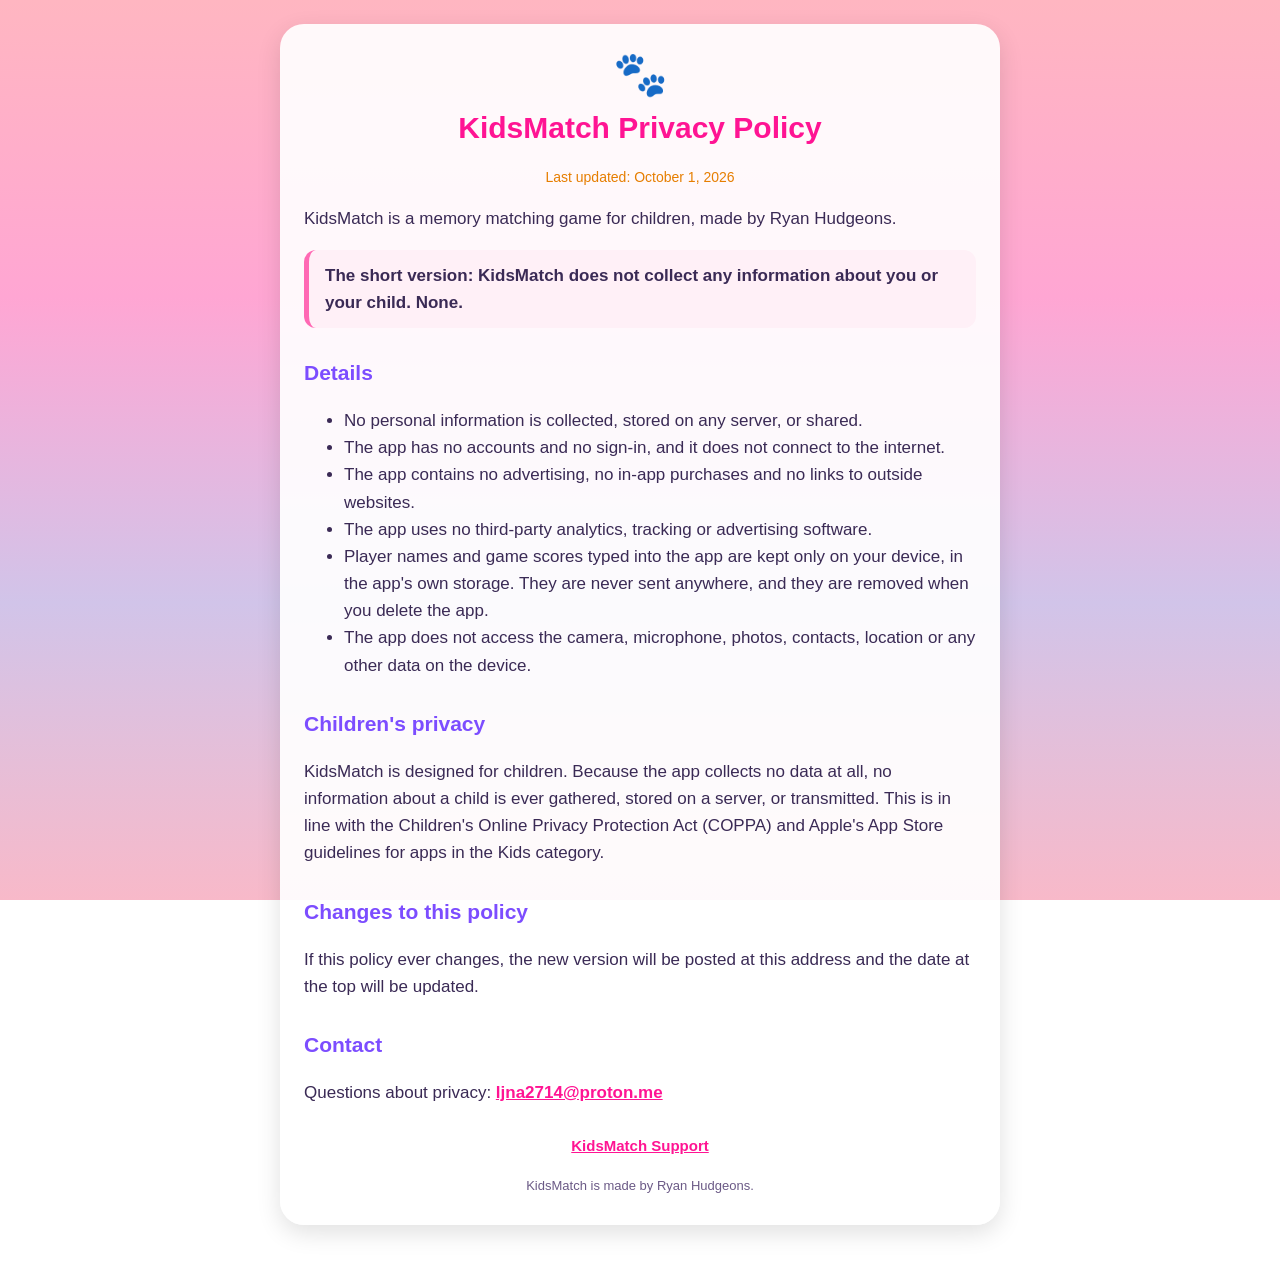
==== privacy.html @ a1a4d8f9 "KidsMatch support and privacy pages Public pages for the App Store listing. The app's code lives in " ====
<!doctype html>
<html lang="en">
<head>
<meta charset="utf-8">
<meta name="viewport" content="width=device-width, initial-scale=1">
<title>KidsMatch Privacy Policy</title>
<meta name="description" content="KidsMatch collects no information about you or your child.">
<link rel="stylesheet" href="style.css">
</head>
<body>
<main>
<header>
  <div class="logo">🐾</div>
  <h1>KidsMatch Privacy Policy</h1>
  <p class="meta">Last updated: October 1, 2026</p>
</header>

<p>KidsMatch is a memory matching game for children, made by Ryan Hudgeons.</p>

<p class="short">The short version: KidsMatch does not collect any information about you or your child. None.</p>

<h2>Details</h2>
<ul>
  <li>No personal information is collected, stored on any server, or shared.</li>
  <li>The app has no accounts and no sign-in, and it does not connect to the internet.</li>
  <li>The app contains no advertising, no in-app purchases and no links to outside websites.</li>
  <li>The app uses no third-party analytics, tracking or advertising software.</li>
  <li>Player names and game scores typed into the app are kept only on your device, in the app's own storage. They are never sent anywhere, and they are removed when you delete the app.</li>
  <li>The app does not access the camera, microphone, photos, contacts, location or any other data on the device.</li>
</ul>

<h2>Children's privacy</h2>
<p>KidsMatch is designed for children. Because the app collects no data at all, no information about a child is ever gathered, stored on a server, or transmitted. This is in line with the Children's Online Privacy Protection Act (COPPA) and Apple's App Store guidelines for apps in the Kids category.</p>

<h2>Changes to this policy</h2>
<p>If this policy ever changes, the new version will be posted at this address and the date at the top will be updated.</p>

<h2>Contact</h2>
<p>Questions about privacy: <a href="mailto:ljna2714@proton.me">ljna2714@proton.me</a></p>

<nav><a href="./">KidsMatch Support</a></nav>
<footer>KidsMatch is made by Ryan Hudgeons.</footer>
</main>
</body>
</html>
---- style.css ----
:root { --pink: #FF1493; --hot: #FF69B4; --purple: #7C4DFF; --orange: #E67E00; --ink: #3A2A55; --card: rgba(255,255,255,.92); }
* { box-sizing: border-box; }
body { margin: 0; min-height: 100vh; font: 17px/1.6 -apple-system, BlinkMacSystemFont, "Segoe UI", Roboto, Helvetica, Arial, sans-serif; color: var(--ink);
       background: linear-gradient(180deg, #FFB6C1 0%, #FFA6D3 33%, #D1C4E9 67%, #F8B9C9 100%) fixed; padding: 24px 16px 48px; }
main { max-width: 720px; margin: 0 auto; background: var(--card); border-radius: 24px; padding: 28px 24px; box-shadow: 0 8px 24px rgba(0,0,0,.12); }
header { text-align: center; margin-bottom: 8px; }
.logo { font-size: 44px; line-height: 1; }
h1 { color: var(--pink); font-size: 30px; margin: 8px 0 4px; }
.tag { color: var(--purple); font-weight: 600; margin: 0; }
h2 { color: var(--purple); font-size: 21px; margin-top: 28px; }
a { color: var(--pink); font-weight: 600; }
.short { background: #FFF0F7; border-left: 5px solid var(--hot); border-radius: 12px; padding: 12px 16px; font-weight: 600; }
.meta { color: var(--orange); font-size: 14px; text-align: center; }
nav { text-align: center; margin-top: 28px; font-size: 15px; }
footer { text-align: center; margin-top: 18px; font-size: 13px; color: #6b5a86; }
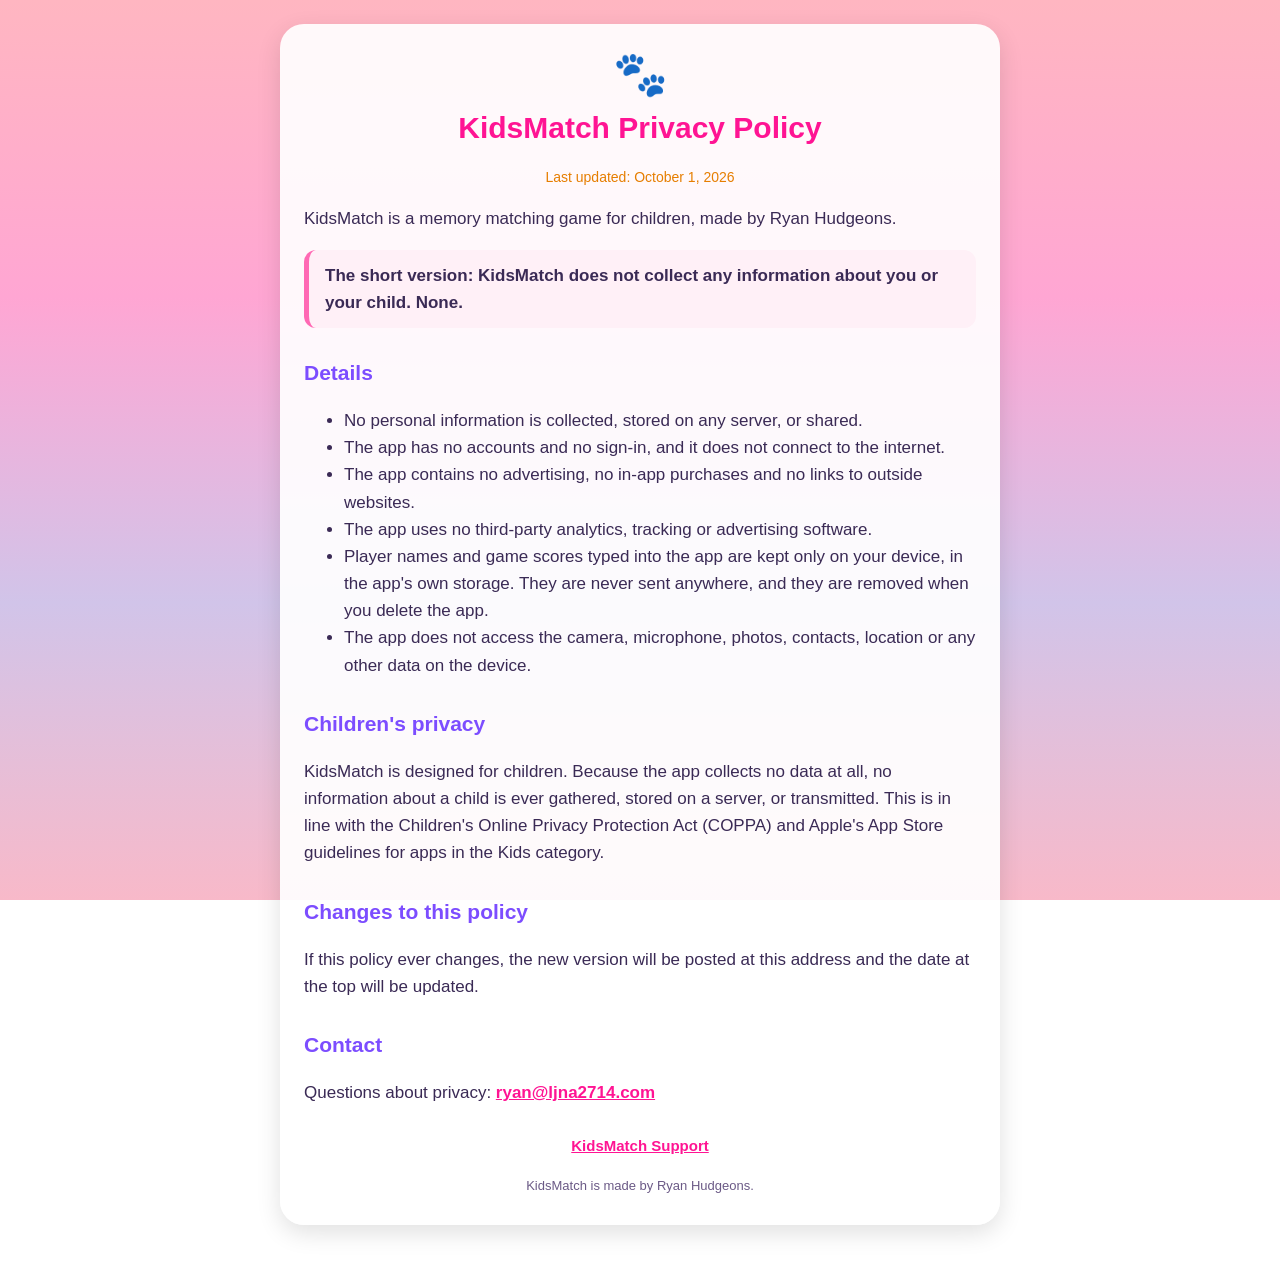
==== commit d1953134: "KidsMatch support and privacy pages Public pages for the App Store listing. The app's code lives in " ====
--- a/privacy.html
+++ b/privacy.html
@@ -36,7 +36,7 @@
 <p>If this policy ever changes, the new version will be posted at this address and the date at the top will be updated.</p>
 
 <h2>Contact</h2>
-<p>Questions about privacy: <a href="mailto:ljna2714@proton.me">ljna2714@proton.me</a></p>
+<p>Questions about privacy: <a href="mailto:ryan@ljna2714.com">ryan@ljna2714.com</a></p>
 
 <nav><a href="./">KidsMatch Support</a></nav>
 <footer>KidsMatch is made by Ryan Hudgeons.</footer>
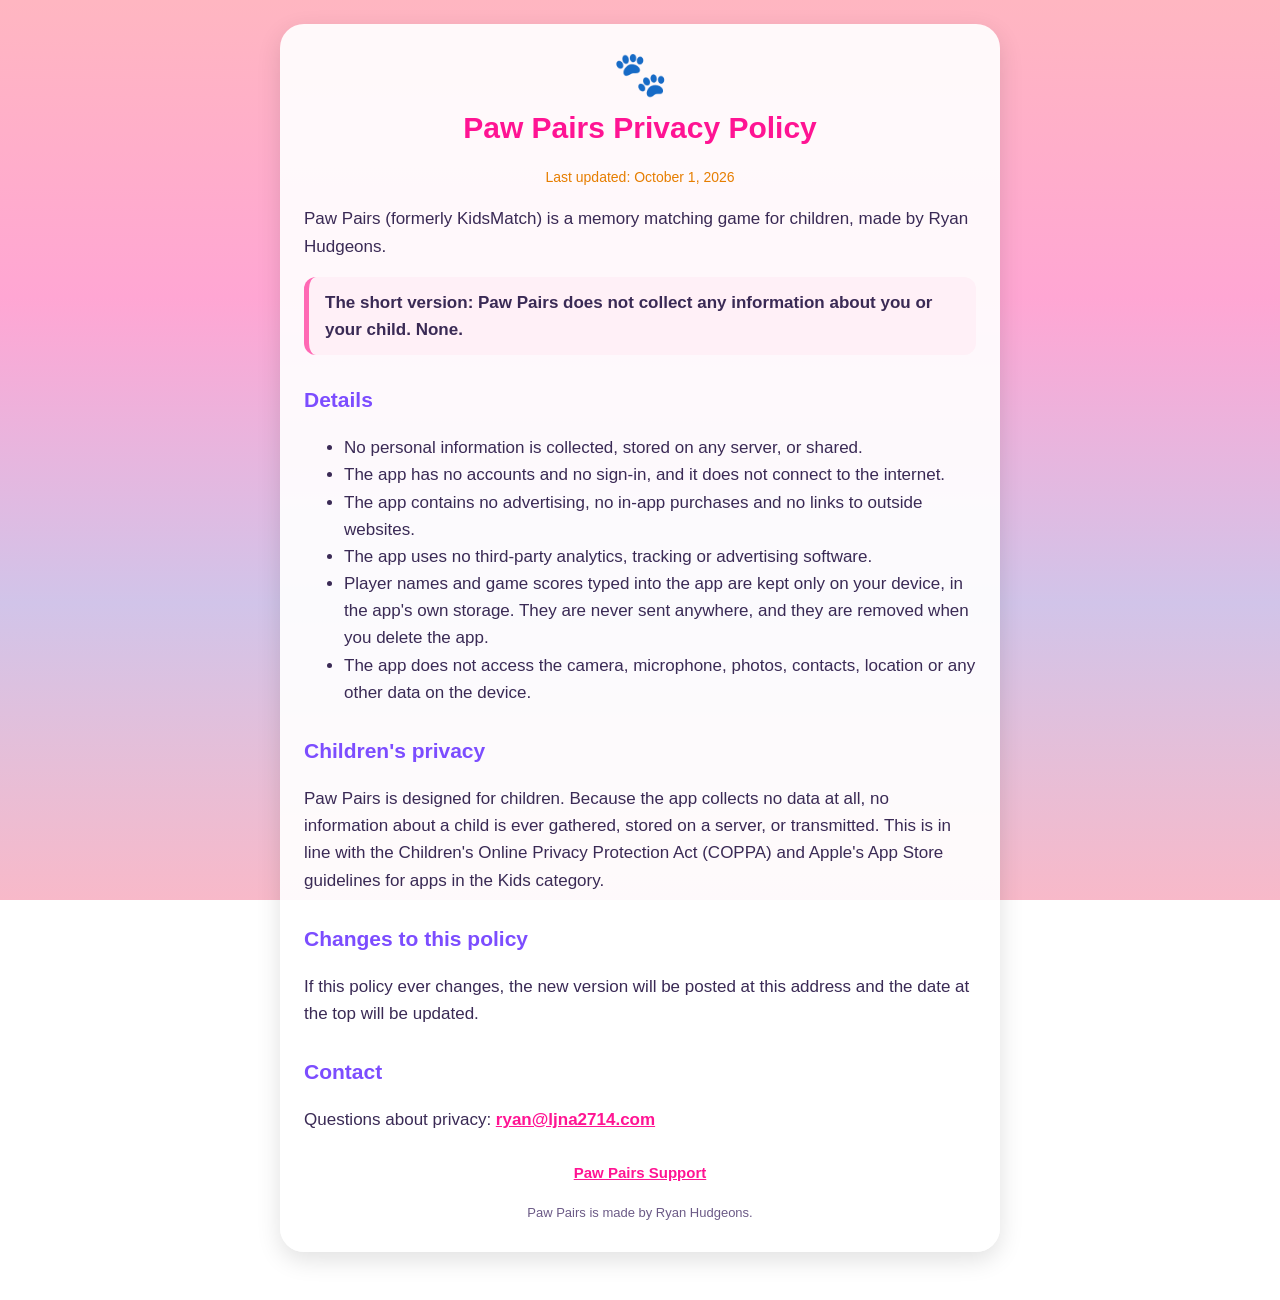
==== commit 22e15515: "Rename to Paw Pairs: Flip & Find; Lily's Classic and Niki's Adventure Co-Authored-By: Claude Opus 5." ====
--- a/privacy.html
+++ b/privacy.html
@@ -3,21 +3,21 @@
 <head>
 <meta charset="utf-8">
 <meta name="viewport" content="width=device-width, initial-scale=1">
-<title>KidsMatch Privacy Policy</title>
-<meta name="description" content="KidsMatch collects no information about you or your child.">
+<title>Paw Pairs Privacy Policy</title>
+<meta name="description" content="Paw Pairs collects no information about you or your child.">
 <link rel="stylesheet" href="style.css">
 </head>
 <body>
 <main>
 <header>
   <div class="logo">🐾</div>
-  <h1>KidsMatch Privacy Policy</h1>
+  <h1>Paw Pairs Privacy Policy</h1>
   <p class="meta">Last updated: October 1, 2026</p>
 </header>
 
-<p>KidsMatch is a memory matching game for children, made by Ryan Hudgeons.</p>
+<p>Paw Pairs (formerly KidsMatch) is a memory matching game for children, made by Ryan Hudgeons.</p>
 
-<p class="short">The short version: KidsMatch does not collect any information about you or your child. None.</p>
+<p class="short">The short version: Paw Pairs does not collect any information about you or your child. None.</p>
 
 <h2>Details</h2>
 <ul>
@@ -30,7 +30,7 @@
 </ul>
 
 <h2>Children's privacy</h2>
-<p>KidsMatch is designed for children. Because the app collects no data at all, no information about a child is ever gathered, stored on a server, or transmitted. This is in line with the Children's Online Privacy Protection Act (COPPA) and Apple's App Store guidelines for apps in the Kids category.</p>
+<p>Paw Pairs is designed for children. Because the app collects no data at all, no information about a child is ever gathered, stored on a server, or transmitted. This is in line with the Children's Online Privacy Protection Act (COPPA) and Apple's App Store guidelines for apps in the Kids category.</p>
 
 <h2>Changes to this policy</h2>
 <p>If this policy ever changes, the new version will be posted at this address and the date at the top will be updated.</p>
@@ -38,8 +38,8 @@
 <h2>Contact</h2>
 <p>Questions about privacy: <a href="mailto:ryan@ljna2714.com">ryan@ljna2714.com</a></p>
 
-<nav><a href="./">KidsMatch Support</a></nav>
-<footer>KidsMatch is made by Ryan Hudgeons.</footer>
+<nav><a href="./">Paw Pairs Support</a></nav>
+<footer>Paw Pairs is made by Ryan Hudgeons.</footer>
 </main>
 </body>
 </html>
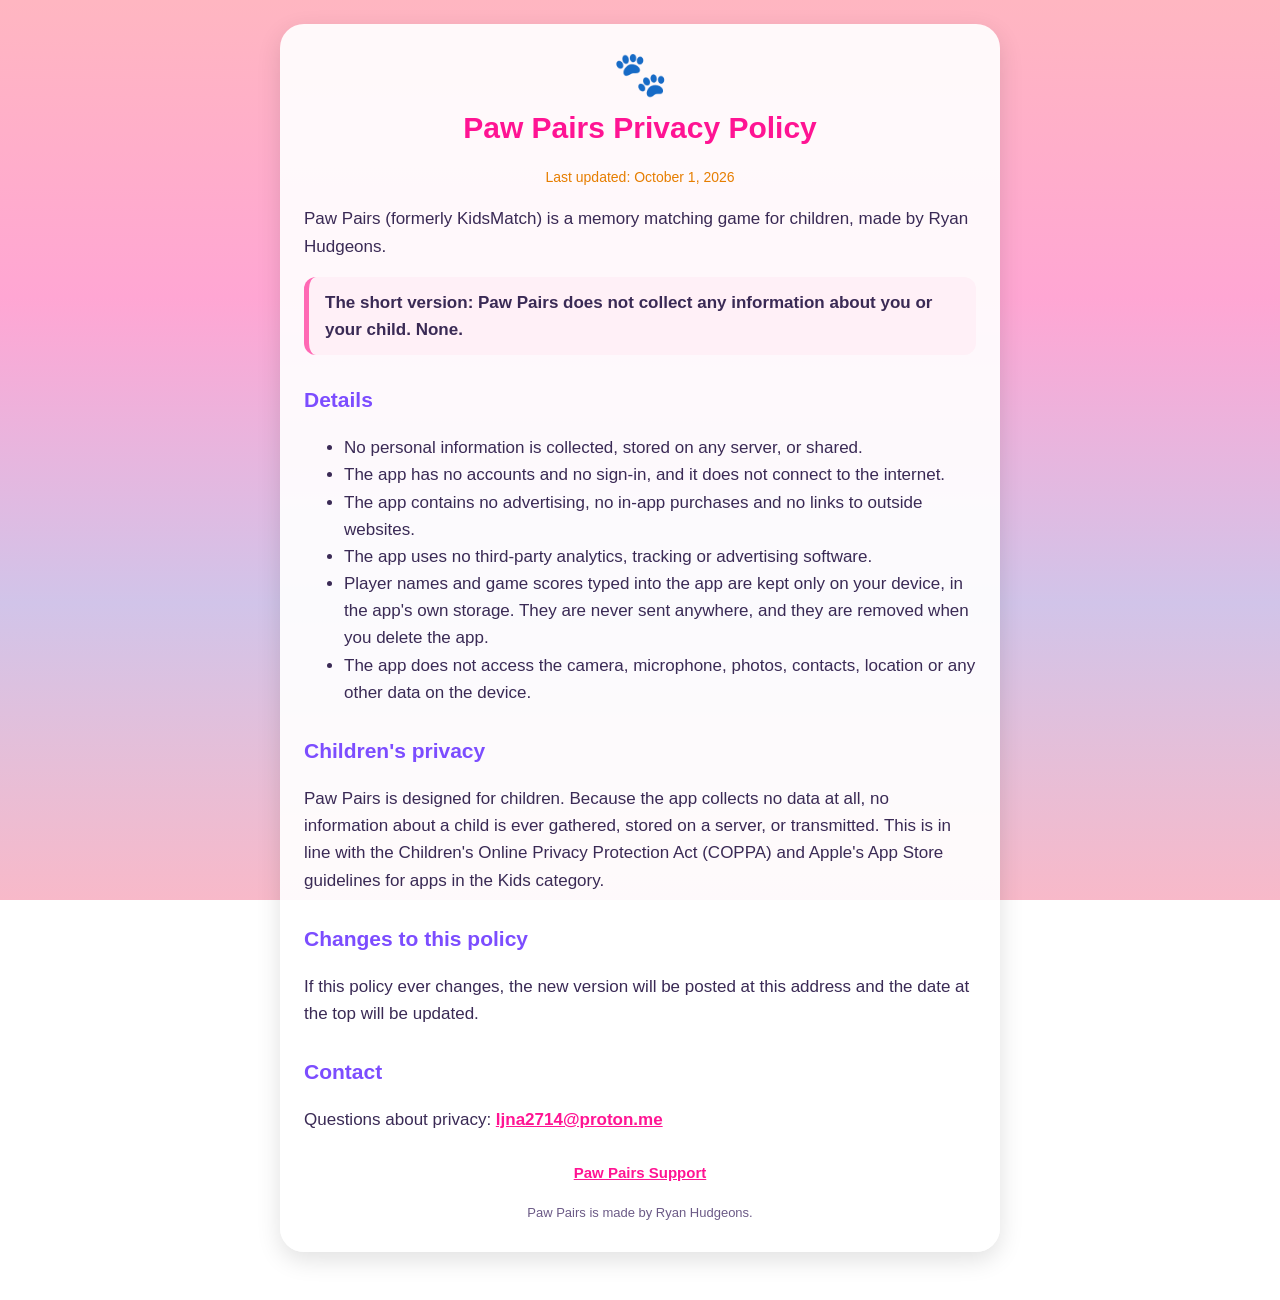
==== commit 2ed410b6: "Rename to Paw Pairs: Flip & Find; Lily's Classic and Niki's Adventure Co-Authored-By: Claude Opus 5." ====
--- a/privacy.html
+++ b/privacy.html
@@ -36,7 +36,7 @@
 <p>If this policy ever changes, the new version will be posted at this address and the date at the top will be updated.</p>
 
 <h2>Contact</h2>
-<p>Questions about privacy: <a href="mailto:ryan@ljna2714.com">ryan@ljna2714.com</a></p>
+<p>Questions about privacy: <a href="mailto:ljna2714@proton.me">ljna2714@proton.me</a></p>
 
 <nav><a href="./">Paw Pairs Support</a></nav>
 <footer>Paw Pairs is made by Ryan Hudgeons.</footer>
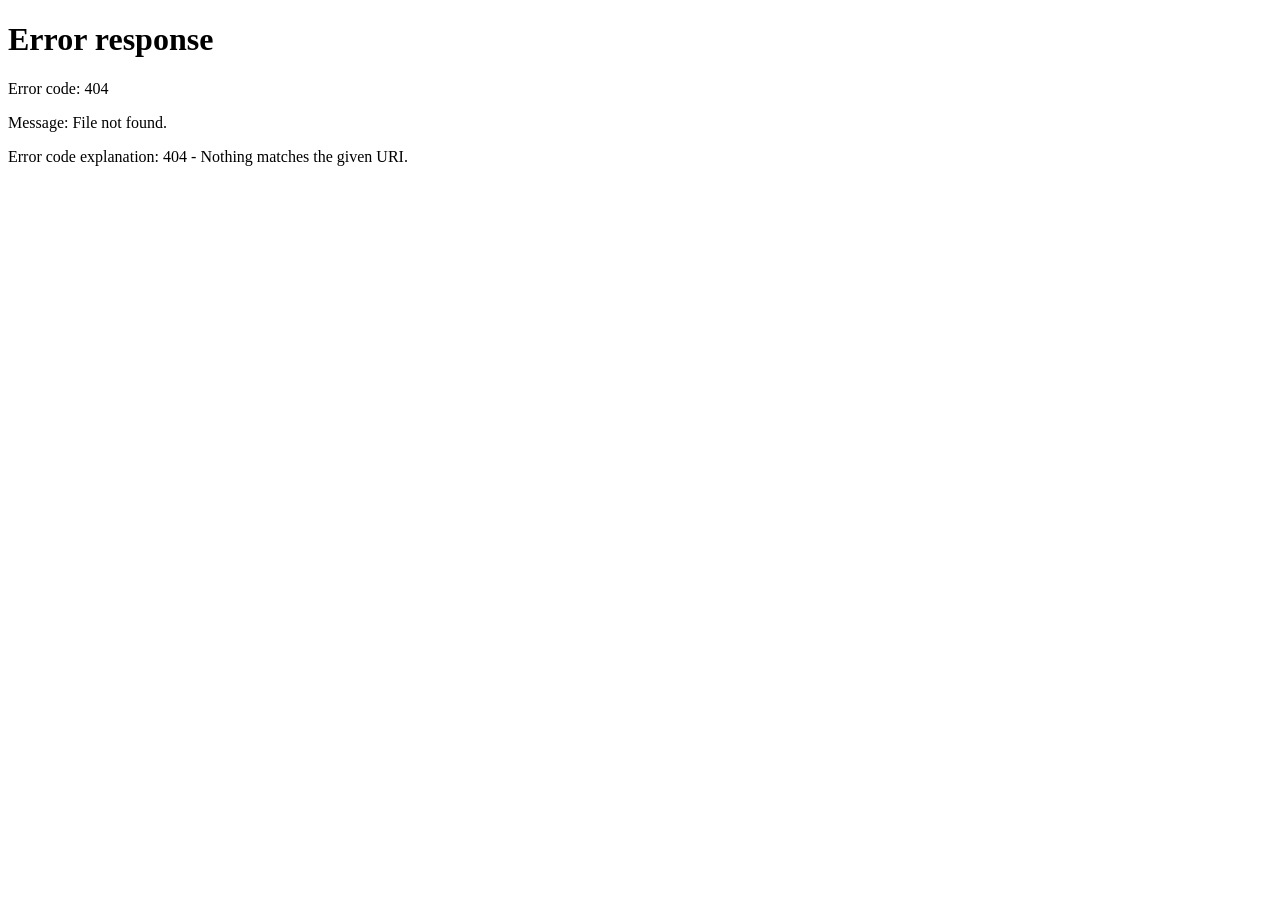
==== commit 9b23c766: "Forward to ljna2714.com/pawpairs/" ====
--- a/privacy.html
+++ b/privacy.html
@@ -2,44 +2,13 @@
 <html lang="en">
 <head>
 <meta charset="utf-8">
-<meta name="viewport" content="width=device-width, initial-scale=1">
-<title>Paw Pairs Privacy Policy</title>
-<meta name="description" content="Paw Pairs collects no information about you or your child.">
-<link rel="stylesheet" href="style.css">
+<title>Moved</title>
+<meta name="robots" content="noindex">
+<link rel="canonical" href="/pawpairs/privacy.html">
+<meta http-equiv="refresh" content="0; url=/pawpairs/privacy.html">
+<script>location.replace("/pawpairs/privacy.html" + location.hash);</script>
 </head>
 <body>
-<main>
-<header>
-  <div class="logo">🐾</div>
-  <h1>Paw Pairs Privacy Policy</h1>
-  <p class="meta">Last updated: October 1, 2026</p>
-</header>
-
-<p>Paw Pairs (formerly KidsMatch) is a memory matching game for children, made by Ryan Hudgeons.</p>
-
-<p class="short">The short version: Paw Pairs does not collect any information about you or your child. None.</p>
-
-<h2>Details</h2>
-<ul>
-  <li>No personal information is collected, stored on any server, or shared.</li>
-  <li>The app has no accounts and no sign-in, and it does not connect to the internet.</li>
-  <li>The app contains no advertising, no in-app purchases and no links to outside websites.</li>
-  <li>The app uses no third-party analytics, tracking or advertising software.</li>
-  <li>Player names and game scores typed into the app are kept only on your device, in the app's own storage. They are never sent anywhere, and they are removed when you delete the app.</li>
-  <li>The app does not access the camera, microphone, photos, contacts, location or any other data on the device.</li>
-</ul>
-
-<h2>Children's privacy</h2>
-<p>Paw Pairs is designed for children. Because the app collects no data at all, no information about a child is ever gathered, stored on a server, or transmitted. This is in line with the Children's Online Privacy Protection Act (COPPA) and Apple's App Store guidelines for apps in the Kids category.</p>
-
-<h2>Changes to this policy</h2>
-<p>If this policy ever changes, the new version will be posted at this address and the date at the top will be updated.</p>
-
-<h2>Contact</h2>
-<p>Questions about privacy: <a href="mailto:ljna2714@proton.me">ljna2714@proton.me</a></p>
-
-<nav><a href="./">Paw Pairs Support</a></nav>
-<footer>Paw Pairs is made by Ryan Hudgeons.</footer>
-</main>
+<p>This page has moved to <a href="/pawpairs/privacy.html">/pawpairs/privacy.html</a>.</p>
 </body>
 </html>
